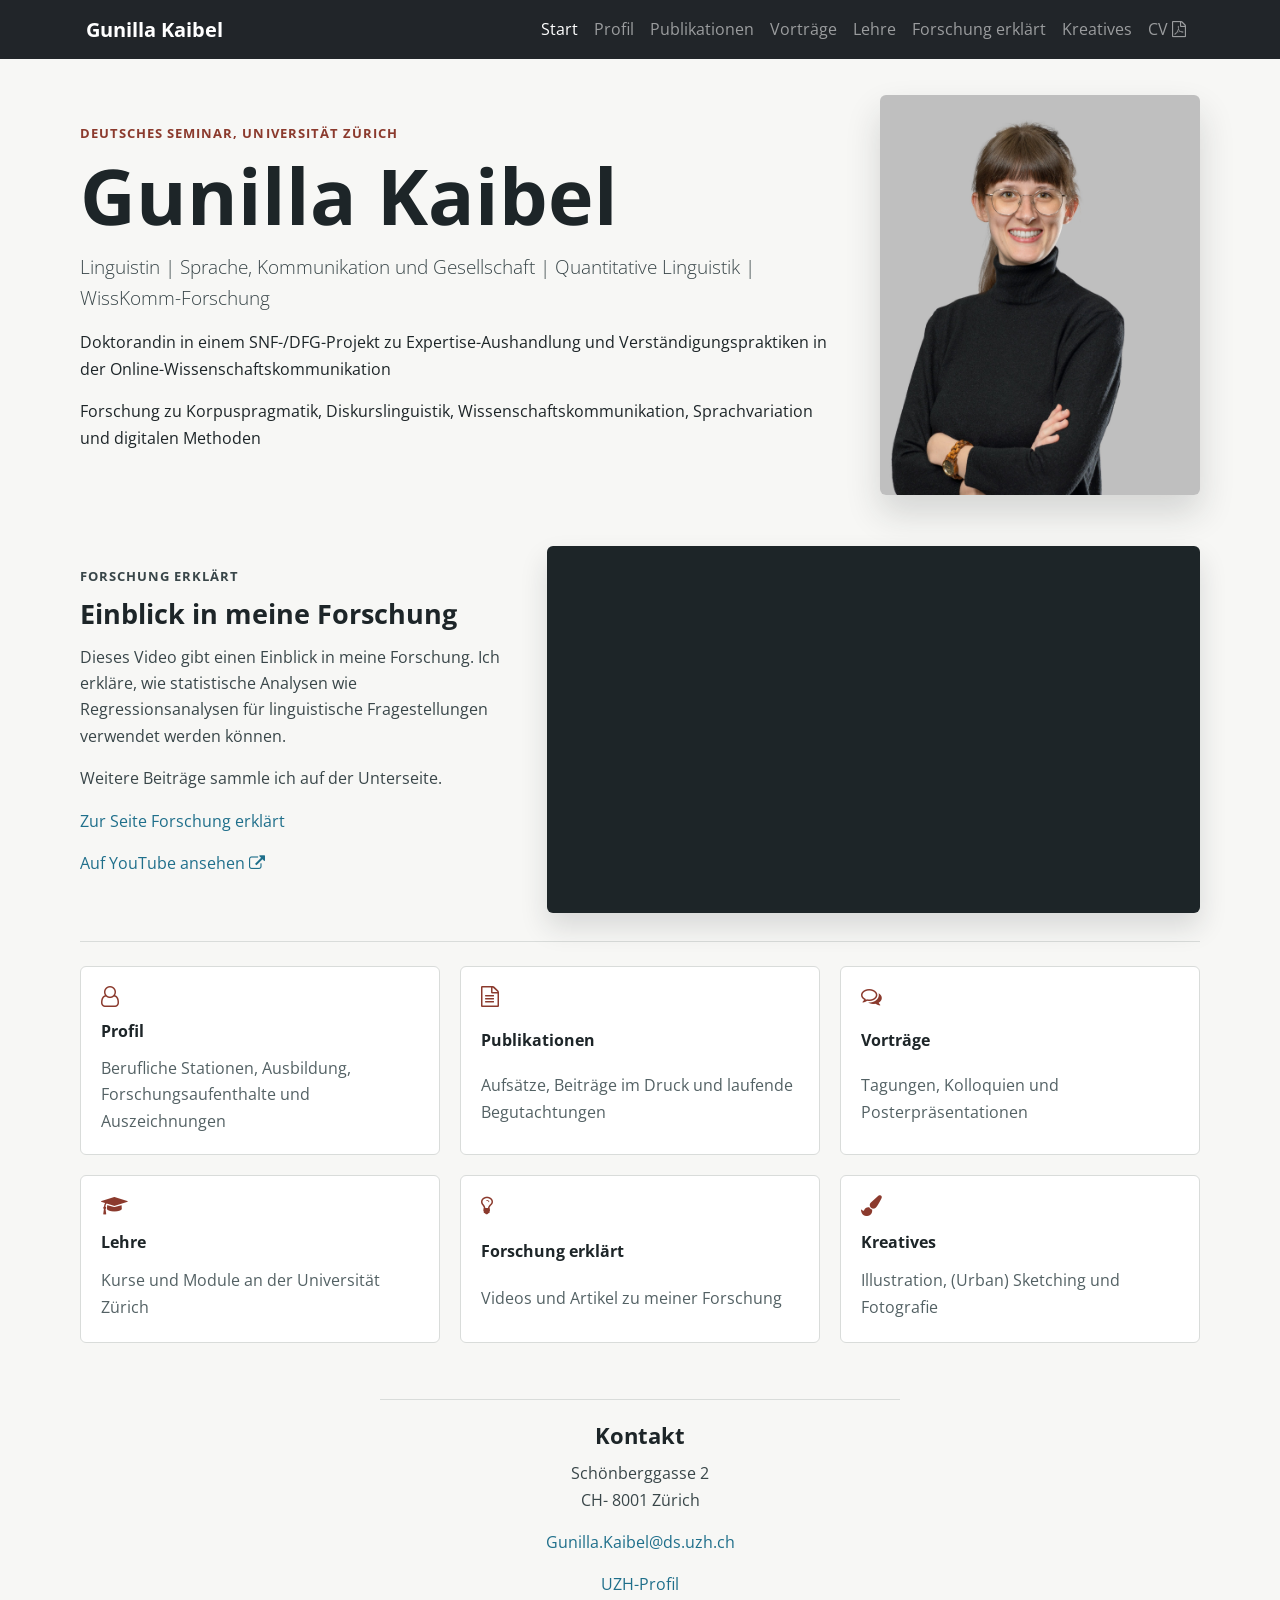
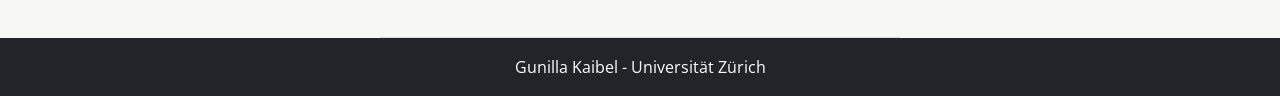
==== index.html @ 0316d90d "Inhalte der Webseite" ====
<!DOCTYPE html>
<html lang="de">
  <head>
    <meta charset="utf-8">
    <meta name="viewport" content="width=device-width, initial-scale=1, viewport-fit=cover">
    <title>Gunilla Kaibel - Universität Zürich</title>
    <meta name="description" content="Gunilla Kaibel ist Doktorandin am Deutschen Seminar der Universität Zürich.">
    <link rel="canonical" href="https://GunillaKaibel.github.io/">
    <meta property="og:title" content="Gunilla Kaibel">
    <meta property="og:description" content="Doktorandin am Deutschen Seminar der Universität Zürich.">
    <meta property="og:type" content="website">
    <meta property="og:url" content="https://GunillaKaibel.github.io/">
    <meta name="twitter:card" content="summary">
    <meta name="twitter:title" content="Gunilla Kaibel">
    <meta name="twitter:description" content="Doktorandin am Deutschen Seminar der Universität Zürich.">
    <link rel="stylesheet" href="https://stackpath.bootstrapcdn.com/bootstrap/4.3.1/css/bootstrap.min.css">
    <link rel="stylesheet" href="https://cdnjs.cloudflare.com/ajax/libs/font-awesome/4.7.0/css/font-awesome.min.css">
    <link rel="stylesheet" type="text/css" href="//fonts.googleapis.com/css?family=Open+Sans">
    <link href="css/styles_navbar.css" rel="stylesheet">
    <link rel="stylesheet" type="text/css" href="css/custom.css">
  </head>
  <body>
    <nav class="navbar navbar-expand-lg navbar-dark bg-dark fixed-top" id="mainNav">
      <div class="container px-3">
        <a class="navbar-brand" href="index.html">Gunilla Kaibel</a>
        <button class="navbar-toggler" type="button" data-bs-toggle="collapse" data-bs-target="#navbarResponsive" aria-controls="navbarResponsive" aria-expanded="false" aria-label="Navigation umschalten">
          <span class="navbar-toggler-icon"></span>
        </button>
        <div class="collapse navbar-collapse" id="navbarResponsive">
          <ul class="navbar-nav ms-auto">
            <li class="nav-item"><a class="nav-link active" href="index.html">Start</a></li>
            <li class="nav-item"><a class="nav-link" href="profil.html">Profil</a></li>
            <li class="nav-item"><a class="nav-link" href="publikationen.html">Publikationen</a></li>
            <li class="nav-item"><a class="nav-link" href="vortraege.html">Vorträge</a></li>
            <li class="nav-item"><a class="nav-link" href="lehre.html">Lehre</a></li>
            <li class="nav-item"><a class="nav-link" href="forschung-erklaert.html">Forschung erklärt</a></li>
            <li class="nav-item"><a class="nav-link" href="kreatives.html">Kreatives</a></li>
            <li class="nav-item"><a class="nav-link" href="profil.html#lebenslaeufe">CV <span class="fa fa-file-pdf-o"></span></a></li>
          </ul>
        </div>
      </div>
    </nav>

    <main class="page-shell">
      <section class="hero">
        <div class="hero-copy">
          <p class="eyebrow">Deutsches Seminar, Universität Zürich</p>
          <h1>Gunilla Kaibel</h1>
          <p class="lead">
            Linguistin | Sprache, Kommunikation und Gesellschaft | Quantitative Linguistik | WissKomm-Forschung </a></p>
            Doktorandin in einem SNF-/DFG-Projekt zu Expertise-Aushandlung und Verständigungspraktiken in der Online-Wissenschaftskommunikation </a></p>
            Forschung zu Korpuspragmatik, Diskurslinguistik, Wissenschaftskommunikation, Sprachvariation und digitalen Methoden
          </p>
          <!-- <div class="hero-actions">
            <a class="button-link" href="profil.html">Profil</a>
            <a class="button-link secondary" href="publikationen.html">Publikationen</a>
          </div> -->
        </div>
        <div class="hero-image-wrap">
          <img src="images/Kaibel_Gunilla_Foto_klein.jpg" alt="Gunilla Kaibel" class="portrait">
        </div>
      </section>


      


      <section class="video-section" aria-labelledby="research-video-title">
        <div class="video-copy">
          <p class="eyebrow">Forschung erklärt</p>
          <h2 id="research-video-title">Einblick in meine Forschung</h2>
          <p>
            Dieses Video gibt einen Einblick in meine Forschung. Ich erkläre, wie statistische Analysen wie Regressionsanalysen für linguistische Fragestellungen verwendet werden können.
          </p>
          <p>Weitere Beiträge sammle ich auf der Unterseite.</p>
          <p><a href="forschung-erklaert.html">Zur Seite Forschung erklärt</a></p>
          <p><a href="https://www.youtube.com/watch?v=XIkNyCkh__k" target="_blank">Auf YouTube ansehen <span class="fa fa-external-link"></span></a></p>
        </div>
        <div class="video-frame">
          <iframe src="https://www.youtube-nocookie.com/embed/XIkNyCkh__k" title="Gunilla Kaibel: Forschung erklärt" allow="accelerometer; autoplay; clipboard-write; encrypted-media; gyroscope; picture-in-picture; web-share" allowfullscreen></iframe>
        </div>
      </section>


      <section class="link-grid" aria-label="Unterseiten">
        <a class="feature-card" href="profil.html">
          <span class="fa fa-user-o"></span>
          <strong>Profil</strong>
          <span>Berufliche Stationen, Ausbildung, Forschungsaufenthalte und Auszeichnungen</span>
        </a>
        <a class="feature-card" href="publikationen.html">
          <span class="fa fa-file-text-o"></span>
          <strong>Publikationen</strong>
          <span>Aufsätze, Beiträge im Druck und laufende Begutachtungen</span>
        </a>
        <a class="feature-card" href="vortraege.html">
          <span class="fa fa-comments-o"></span>
          <strong>Vorträge</strong>
          <span>Tagungen, Kolloquien und Posterpräsentationen</span>
        </a>
        <a class="feature-card" href="lehre.html">
          <span class="fa fa-graduation-cap"></span>
          <strong>Lehre</strong>
          <span>Kurse und Module an der Universität Zürich</span>
        </a>
        <a class="feature-card" href="forschung-erklaert.html">
          <span class="fa fa-lightbulb-o"></span>
          <strong>Forschung erklärt</strong>
          <span>Videos und Artikel zu meiner Forschung</span>
        </a>
        <a class="feature-card" href="kreatives.html">
          <span class="fa fa-paint-brush"></span>
          <strong>Kreatives</strong>
          <span>Illustration, (Urban) Sketching und Fotografie</span>
        </a>
      </section>
    </main>


      <section class="quick-info" aria-label="Kontakt und Schwerpunkte">
        <div>
          <h2>Kontakt</h2>
          <p>Schönberggasse 2<br>CH- 8001 Zürich</p>
          <p><a href="mailto:Gunilla.Kaibel@ds.uzh.ch">Gunilla.Kaibel@ds.uzh.ch</a></p>
          <p><a href="https://www.ds.uzh.ch/apps/p/kaibel" target="_blank">UZH-Profil</a></p>
        </div>
      </section>

    <footer class="site-footer">
      <div class="container px-4">Gunilla Kaibel - Universität Zürich</div>
    </footer>

    <script src="https://code.jquery.com/jquery-3.3.1.slim.min.js"></script>
    <script src="https://cdnjs.cloudflare.com/ajax/libs/popper.js/1.14.7/umd/popper.min.js"></script>
    <script src="https://stackpath.bootstrapcdn.com/bootstrap/4.3.1/js/bootstrap.min.js"></script>
    <script src="https://cdn.jsdelivr.net/npm/bootstrap@5.1.3/dist/js/bootstrap.bundle.min.js"></script>
    <script src="js/scripts.js"></script>
  </body>
</html>
---- css/custom.css ----
html {
  scroll-padding-top: 4rem;
}

body {
  background: #f7f7f5;
  color: #1d2528;
  font-family: "Open Sans", Arial, sans-serif;
  line-height: 1.65;
}

a {
  color: #1f6f8b;
}

a:hover {
  color: #174f63;
}

.navbar-brand {
  font-weight: 700;
}

.navbar-nav {
  margin-left: auto;
}

.page-shell {
  width: min(1120px, calc(100% - 32px));
  margin: 0 auto;
  padding: 4.75rem 0 3.5rem;
}

.hero {
  display: grid;
  grid-template-columns: minmax(0, 1fr) 320px;
  gap: 2.25rem;
  align-items: center;
  min-height: auto;
  padding: 1.2rem 0 1.4rem;
}

.hero h1,
.page-header h1 {
  margin: 0 0 1rem;
  font-size: clamp(2.4rem, 6vw, 4.8rem);
  font-weight: 700;
  line-height: 1.05;
}

.lead {
  max-width: 700px;
  color: #394649;
  font-size: 1.16rem;
}

.eyebrow,
.pub-type {
  margin-bottom: 0.7rem;
  color: #8b3a2d;
  font-size: 0.8rem;
  font-weight: 700;
  letter-spacing: 0.08em;
  text-transform: uppercase;
}

.hero-actions {
  display: flex;
  flex-wrap: wrap;
  gap: 0.75rem;
  margin-top: 1.6rem;
}

.button-link {
  display: inline-flex;
  align-items: center;
  justify-content: center;
  min-height: 2.75rem;
  padding: 0.65rem 1.1rem;
  border: 1px solid #1f6f8b;
  border-radius: 4px;
  background: #1f6f8b;
  color: #fff;
  font-weight: 700;
}

.button-link:hover {
  color: #fff;
  text-decoration: none;
  background: #174f63;
}

.button-link.secondary {
  background: transparent;
  color: #1f6f8b;
}

.button-link.secondary:hover {
  color: #174f63;
  background: #e6f0f3;
}

.hero-image-wrap {
  justify-self: end;
  width: min(320px, 100%);
}

.portrait {
  width: 100%;
  aspect-ratio: 4 / 5;
  object-fit: cover;
  border-radius: 6px;
  box-shadow: 0 18px 35px rgba(29, 37, 40, 0.16);
}

.quick-info,
.link-grid,
.download-grid,
.two-column {
  display: grid;
  grid-template-columns: repeat(3, minmax(0, 1fr));
  gap: 1.25rem;
}

.quick-info {
  max-width: 520px;
  margin: 0 auto;
  grid-template-columns: 1fr;
  padding: 1.45rem 0;
  border-top: 1px solid #d9dcda;
  border-bottom: 1px solid #d9dcda;
  text-align: center;
}

.quick-info h2,
.content-section h2,
.publication h2 {
  margin-bottom: 0.7rem;
  font-size: 1.35rem;
  font-weight: 700;
}

.quick-info p,
.publication p,
.timeline p,
.clean-list li {
  color: #394649;
}

.video-section {
  display: grid;
  grid-template-columns: minmax(0, 0.8fr) minmax(0, 1.2fr);
  gap: 2rem;
  align-items: center;
  padding: 1.75rem 0;
  border-bottom: 1px solid #d9dcda;
}

.video-copy h2 {
  margin-bottom: 0.8rem;
  font-size: 1.7rem;
  font-weight: 700;
}

.video-copy p {
  color: #394649;
}

.video-frame {
  overflow: hidden;
  border-radius: 6px;
  background: #1d2528;
  box-shadow: 0 14px 28px rgba(29, 37, 40, 0.14);
}

.video-frame iframe {
  display: block;
  width: 100%;
  aspect-ratio: 16 / 9;
  border: 0;
}

.link-grid {
  grid-template-columns: repeat(3, minmax(0, 1fr));
  margin-top: 1.5rem;
}

.feature-card {
  display: grid;
  gap: 0.65rem;
  min-height: 10.5rem;
  padding: 1.25rem;
  border: 1px solid #d9dcda;
  border-radius: 6px;
  background: #fff;
  color: #1d2528;
}

.feature-card:hover {
  color: #1d2528;
  text-decoration: none;
  border-color: #9fb5bd;
  box-shadow: 0 10px 24px rgba(29, 37, 40, 0.08);
}

.feature-card .fa {
  color: #8b3a2d;
  font-size: 1.3rem;
}

.feature-card span:last-child {
  color: #536164;
}

.download-grid {
  grid-template-columns: repeat(2, minmax(0, 1fr));
}

.download-card {
  display: grid;
  gap: 0.45rem;
  padding: 1.2rem;
  border: 1px solid #d9dcda;
  border-radius: 6px;
  background: #fff;
  color: #1d2528;
}

.download-card:hover {
  color: #1d2528;
  text-decoration: none;
  border-color: #9fb5bd;
  box-shadow: 0 10px 24px rgba(29, 37, 40, 0.08);
}

.download-card .fa {
  color: #8b3a2d;
  font-size: 1.4rem;
}

.content-page {
  max-width: 960px;
}

.page-header {
  padding-bottom: 2rem;
  border-bottom: 1px solid #d9dcda;
}

.content-section {
  padding: 1.8rem 0;
  border-bottom: 1px solid #d9dcda;
}

.timeline {
  display: grid;
  gap: 1.15rem;
}

.timeline article {
  display: grid;
  grid-template-columns: 8rem minmax(0, 1fr);
  gap: 1.25rem;
}

.timeline time {
  color: #8b3a2d;
  font-weight: 700;
}

.timeline strong,
.publication h2 {
  color: #1d2528;
}

.clean-list {
  padding-left: 1.1rem;
}

.clean-list li + li {
  margin-top: 0.75rem;
}

.two-column {
  grid-template-columns: repeat(2, minmax(0, 1fr));
}

.publication {
  padding-bottom: 1.7rem;
}

.publication + .publication {
  padding-top: 1.7rem;
  border-top: 1px solid #d9dcda;
}

.explainer-feature {
  display: grid;
  grid-template-columns: minmax(0, 0.8fr) minmax(0, 1.2fr);
  gap: 2rem;
  align-items: center;
}

.article-list {
  display: grid;
  gap: 1rem;
}

.article-list article {
  padding: 1.25rem;
  border: 1px solid #d9dcda;
  border-radius: 6px;
  background: #fff;
}

.article-list h3 {
  font-size: 1.2rem;
  font-weight: 700;
}

.creative-tabs {
  border-bottom-color: #d9dcda;
}

.creative-tabs .nav-link {
  color: #394649;
}

.creative-tabs .nav-link.active {
  background: #fff;
  color: #1d2528;
  border-color: #d9dcda #d9dcda #fff;
  font-weight: 700;
}

.creative-tab-content {
  padding-top: 1.5rem;
}

.creative-carousel,
.gallery-empty {
  min-height: 26rem;
}

.creative-carousel {
  overflow: hidden;
  border: 1px solid #d9dcda;
  border-radius: 6px;
  background: #fff;
}

.gallery-empty {
  display: grid;
  place-items: center;
  align-content: center;
  gap: 0.7rem;
  padding: 2rem;
  border: 1px solid #d9dcda;
  border-radius: 6px;
  background: #fff;
  text-align: center;
}

.gallery-empty .fa {
  color: #8b3a2d;
  font-size: 2rem;
}

.gallery-empty h2 {
  margin-bottom: 0;
}

.gallery-empty p {
  max-width: 640px;
  margin-bottom: 0;
  color: #394649;
}

.gallery-image {
  width: 100%;
  height: min(72vh, 620px);
  object-fit: contain;
  border-radius: 6px;
  background: #fff;
}

.gallery-grid {
  display: grid;
  grid-template-columns: repeat(auto-fit, minmax(150px, 1fr));
  gap: 0.8rem;
  margin-top: 1rem;
}

.gallery-grid a {
  overflow: hidden;
  border: 1px solid #d9dcda;
  border-radius: 6px;
  background: #fff;
}

.gallery-grid img {
  display: block;
  width: 100%;
  aspect-ratio: 1 / 1;
  object-fit: cover;
  transition: transform 160ms ease;
}

.gallery-grid a:hover img {
  transform: scale(1.03);
}

.carousel-caption {
  right: 1rem;
  bottom: 1rem;
  left: auto;
  max-width: min(70%, 520px);
  padding: 0.45rem 0.75rem;
  border-radius: 4px;
  background: rgba(29, 37, 40, 0.58);
  color: #fff;
  font-size: 0.92rem;
  text-align: right;
}

.creative-carousel .carousel-control-prev,
.creative-carousel .carousel-control-next {
  top: 50%;
  bottom: auto;
  width: 3rem;
  height: 3rem;
  border-radius: 50%;
  background: rgba(29, 37, 40, 0.42);
  opacity: 1;
  transform: translateY(-50%);
}

.creative-carousel .carousel-control-prev {
  left: 0.75rem;
}

.creative-carousel .carousel-control-next {
  right: 0.75rem;
}

.creative-carousel .carousel-control-prev:hover,
.creative-carousel .carousel-control-next:hover {
  background: rgba(29, 37, 40, 0.68);
}

.creative-carousel .carousel-control-prev-icon,
.creative-carousel .carousel-control-next-icon {
  width: 1.15rem;
  height: 1.15rem;
}

.site-footer {
  padding: 1rem 0;
  background: #212529;
  color: #fff;
  text-align: center;
}

@media (max-width: 900px) {
  .hero,
  .quick-info,
  .link-grid,
  .download-grid,
  .video-section,
  .explainer-feature,
  .two-column {
    grid-template-columns: 1fr;
  }

  .hero {
    min-height: auto;
  }

  .hero-image-wrap {
    justify-self: start;
    max-width: 260px;
  }
}

@media (max-width: 620px) {
  .page-shell {
    width: min(100% - 24px, 1120px);
    padding-top: 5rem;
  }

  .timeline article {
    grid-template-columns: 1fr;
    gap: 0.25rem;
  }
}
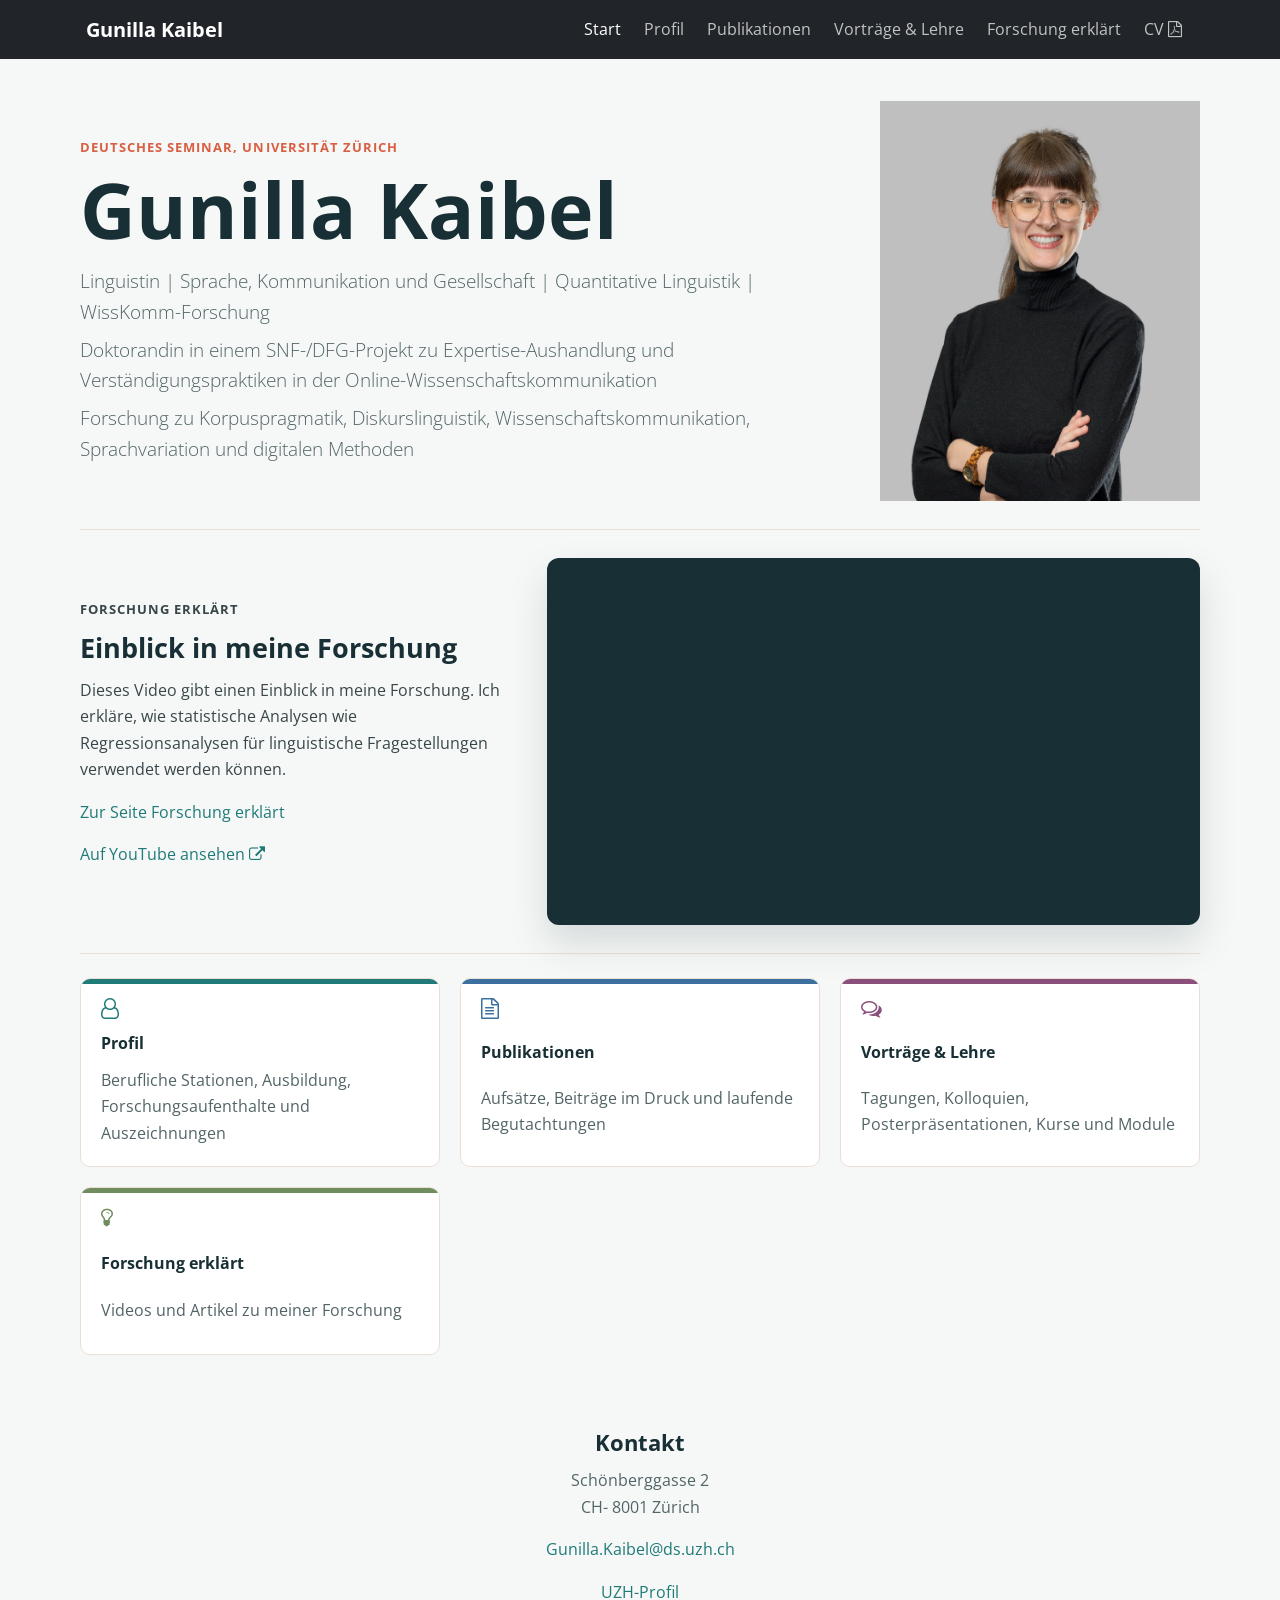
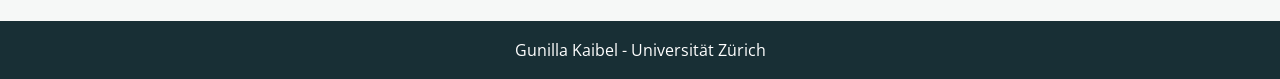
==== commit 7e28d736: "anpassungen layout und bild" ====
--- a/index.html
+++ b/index.html
@@ -31,10 +31,9 @@
             <li class="nav-item"><a class="nav-link active" href="index.html">Start</a></li>
             <li class="nav-item"><a class="nav-link" href="profil.html">Profil</a></li>
             <li class="nav-item"><a class="nav-link" href="publikationen.html">Publikationen</a></li>
-            <li class="nav-item"><a class="nav-link" href="vortraege.html">Vorträge</a></li>
-            <li class="nav-item"><a class="nav-link" href="lehre.html">Lehre</a></li>
+            <li class="nav-item"><a class="nav-link" href="vortraege.html">Vorträge &amp; Lehre</a></li>
             <li class="nav-item"><a class="nav-link" href="forschung-erklaert.html">Forschung erklärt</a></li>
-            <li class="nav-item"><a class="nav-link" href="kreatives.html">Kreatives</a></li>
+            <!-- <li class="nav-item"><a class="nav-link" href="kreatives.html">Kreatives</a></li> -->
             <li class="nav-item"><a class="nav-link" href="profil.html#lebenslaeufe">CV <span class="fa fa-file-pdf-o"></span></a></li>
           </ul>
         </div>
@@ -46,11 +45,11 @@
         <div class="hero-copy">
           <p class="eyebrow">Deutsches Seminar, Universität Zürich</p>
           <h1>Gunilla Kaibel</h1>
-          <p class="lead">
-            Linguistin | Sprache, Kommunikation und Gesellschaft | Quantitative Linguistik | WissKomm-Forschung </a></p>
-            Doktorandin in einem SNF-/DFG-Projekt zu Expertise-Aushandlung und Verständigungspraktiken in der Online-Wissenschaftskommunikation </a></p>
-            Forschung zu Korpuspragmatik, Diskurslinguistik, Wissenschaftskommunikation, Sprachvariation und digitalen Methoden
-          </p>
+          <div class="lead lead-stack">
+            <p>Linguistin | Sprache, Kommunikation und Gesellschaft | Quantitative Linguistik | WissKomm-Forschung</p>
+            <p>Doktorandin in einem SNF-/DFG-Projekt zu Expertise-Aushandlung und Verständigungspraktiken in der Online-Wissenschaftskommunikation</p>
+            <p>Forschung zu Korpuspragmatik, Diskurslinguistik, Wissenschaftskommunikation, Sprachvariation und digitalen Methoden</p>
+          </div>
           <!-- <div class="hero-actions">
             <a class="button-link" href="profil.html">Profil</a>
             <a class="button-link secondary" href="publikationen.html">Publikationen</a>
@@ -72,7 +71,6 @@
           <p>
             Dieses Video gibt einen Einblick in meine Forschung. Ich erkläre, wie statistische Analysen wie Regressionsanalysen für linguistische Fragestellungen verwendet werden können.
           </p>
-          <p>Weitere Beiträge sammle ich auf der Unterseite.</p>
           <p><a href="forschung-erklaert.html">Zur Seite Forschung erklärt</a></p>
           <p><a href="https://www.youtube.com/watch?v=XIkNyCkh__k" target="_blank">Auf YouTube ansehen <span class="fa fa-external-link"></span></a></p>
         </div>
@@ -95,24 +93,19 @@
         </a>
         <a class="feature-card" href="vortraege.html">
           <span class="fa fa-comments-o"></span>
-          <strong>Vorträge</strong>
-          <span>Tagungen, Kolloquien und Posterpräsentationen</span>
-        </a>
-        <a class="feature-card" href="lehre.html">
-          <span class="fa fa-graduation-cap"></span>
-          <strong>Lehre</strong>
-          <span>Kurse und Module an der Universität Zürich</span>
+          <strong>Vorträge &amp; Lehre</strong>
+          <span>Tagungen, Kolloquien, Posterpräsentationen, Kurse und Module</span>
         </a>
         <a class="feature-card" href="forschung-erklaert.html">
           <span class="fa fa-lightbulb-o"></span>
           <strong>Forschung erklärt</strong>
           <span>Videos und Artikel zu meiner Forschung</span>
         </a>
-        <a class="feature-card" href="kreatives.html">
+        <!-- <a class="feature-card" href="kreatives.html">
           <span class="fa fa-paint-brush"></span>
           <strong>Kreatives</strong>
           <span>Illustration, (Urban) Sketching und Fotografie</span>
-        </a>
+        </a> -->
       </section>
     </main>
 
--- a/css/custom.css
+++ b/css/custom.css
@@ -2,27 +2,63 @@
   scroll-padding-top: 4rem;
 }
 
+:root {
+  --ink: #182f35;
+  --muted: #526467;
+  --paper: #f6f8f7;
+  --surface: #ffffff;
+  --line: #eadfd5;
+  --teal: #1f7a78;
+  --coral: #d95f43;
+  --berry: #8a4f7d;
+  --sage: #6f8d5f;
+  --ochre: #c88b25;
+  --blue: #3b6f9e;
+}
+
 body {
-  background: #f7f7f5;
-  color: #1d2528;
+  background: var(--paper);
+  color: var(--ink);
   font-family: "Open Sans", Arial, sans-serif;
   line-height: 1.65;
 }
 
 a {
-  color: #1f6f8b;
+  color: var(--teal);
 }
 
 a:hover {
-  color: #174f63;
+  color: #155756;
+}
+
+.navbar-dark.bg-dark {
+  background: #212529 !important;
 }
 
 .navbar-brand {
+  color: #ffffff !important;
   font-weight: 700;
 }
 
 .navbar-nav {
   margin-left: auto;
+}
+
+.navbar-dark .navbar-nav .nav-link {
+  color: rgba(255, 255, 255, 0.72);
+  border-radius: 999px;
+  padding-right: 0.72rem;
+  padding-left: 0.72rem;
+}
+
+.navbar-dark .navbar-nav .nav-link:hover,
+.navbar-dark .navbar-nav .nav-link.active {
+  color: #ffffff;
+  background: transparent;
+}
+
+.navbar-dark .navbar-toggler {
+  border-color: rgba(255, 255, 255, 0.1);
 }
 
 .page-shell {
@@ -37,7 +73,8 @@
   gap: 2.25rem;
   align-items: center;
   min-height: auto;
-  padding: 1.2rem 0 1.4rem;
+  padding: 1.55rem 0 1.75rem;
+  border-bottom: 1px solid var(--line);
 }
 
 .hero h1,
@@ -46,18 +83,28 @@
   font-size: clamp(2.4rem, 6vw, 4.8rem);
   font-weight: 700;
   line-height: 1.05;
+  color: var(--ink);
 }
 
 .lead {
   max-width: 700px;
-  color: #394649;
+  color: var(--muted);
   font-size: 1.16rem;
+}
+
+.lead-stack {
+  display: grid;
+  gap: 0.45rem;
+}
+
+.lead-stack p {
+  margin: 0;
 }
 
 .eyebrow,
 .pub-type {
   margin-bottom: 0.7rem;
-  color: #8b3a2d;
+  color: var(--coral);
   font-size: 0.8rem;
   font-weight: 700;
   letter-spacing: 0.08em;
@@ -77,9 +124,9 @@
   justify-content: center;
   min-height: 2.75rem;
   padding: 0.65rem 1.1rem;
-  border: 1px solid #1f6f8b;
+  border: 1px solid var(--coral);
   border-radius: 4px;
-  background: #1f6f8b;
+  background: var(--coral);
   color: #fff;
   font-weight: 700;
 }
@@ -87,17 +134,18 @@
 .button-link:hover {
   color: #fff;
   text-decoration: none;
-  background: #174f63;
+  background: #b94d36;
 }
 
 .button-link.secondary {
   background: transparent;
-  color: #1f6f8b;
+  color: var(--teal);
+  border-color: var(--teal);
 }
 
 .button-link.secondary:hover {
-  color: #174f63;
-  background: #e6f0f3;
+  color: #155756;
+  background: #e4f0ee;
 }
 
 .hero-image-wrap {
@@ -109,8 +157,6 @@
   width: 100%;
   aspect-ratio: 4 / 5;
   object-fit: cover;
-  border-radius: 6px;
-  box-shadow: 0 18px 35px rgba(29, 37, 40, 0.16);
 }
 
 .quick-info,
@@ -124,11 +170,9 @@
 
 .quick-info {
   max-width: 520px;
-  margin: 0 auto;
+  margin: 1.2rem auto 0;
   grid-template-columns: 1fr;
-  padding: 1.45rem 0;
-  border-top: 1px solid #d9dcda;
-  border-bottom: 1px solid #d9dcda;
+  padding: 0;
   text-align: center;
 }
 
@@ -144,7 +188,7 @@
 .publication p,
 .timeline p,
 .clean-list li {
-  color: #394649;
+  color: var(--muted);
 }
 
 .video-section {
@@ -153,7 +197,7 @@
   gap: 2rem;
   align-items: center;
   padding: 1.75rem 0;
-  border-bottom: 1px solid #d9dcda;
+  border-bottom: 1px solid var(--line);
 }
 
 .video-copy h2 {
@@ -168,9 +212,9 @@
 
 .video-frame {
   overflow: hidden;
-  border-radius: 6px;
-  background: #1d2528;
-  box-shadow: 0 14px 28px rgba(29, 37, 40, 0.14);
+  border-radius: 12px;
+  background: var(--ink);
+  box-shadow: 0 18px 38px rgba(24, 47, 53, 0.15);
 }
 
 .video-frame iframe {
@@ -186,30 +230,84 @@
 }
 
 .feature-card {
+  position: relative;
+  overflow: hidden;
   display: grid;
   gap: 0.65rem;
   min-height: 10.5rem;
   padding: 1.25rem;
-  border: 1px solid #d9dcda;
-  border-radius: 6px;
-  background: #fff;
-  color: #1d2528;
+  border: 1px solid var(--line);
+  border-radius: 10px;
+  background: var(--surface);
+  color: var(--ink);
+  transition: transform 160ms ease, box-shadow 160ms ease, border-color 160ms ease;
 }
 
 .feature-card:hover {
-  color: #1d2528;
+  color: var(--ink);
   text-decoration: none;
-  border-color: #9fb5bd;
-  box-shadow: 0 10px 24px rgba(29, 37, 40, 0.08);
+  border-color: transparent;
+  box-shadow: 0 14px 28px rgba(24, 47, 53, 0.11);
+  transform: translateY(-2px);
+}
+
+.feature-card::before {
+  content: "";
+  width: 100%;
+  height: 0.32rem;
+  position: absolute;
+  top: 0;
+  left: 0;
+  background: var(--teal);
 }
 
 .feature-card .fa {
-  color: #8b3a2d;
+  color: var(--teal);
   font-size: 1.3rem;
 }
 
 .feature-card span:last-child {
-  color: #536164;
+  color: var(--muted);
+}
+
+.feature-card:nth-child(2)::before {
+  background: var(--blue);
+}
+
+.feature-card:nth-child(2) .fa {
+  color: var(--blue);
+}
+
+.feature-card:nth-child(3)::before {
+  background: var(--berry);
+}
+
+.feature-card:nth-child(3) .fa {
+  color: var(--berry);
+}
+
+.feature-card:nth-child(4)::before {
+  background: var(--sage);
+}
+
+.feature-card:nth-child(4) .fa {
+  color: var(--sage);
+}
+
+.feature-card:nth-child(5)::before {
+  background: var(--coral);
+}
+
+.feature-card:nth-child(5) .fa {
+  color: var(--coral);
+}
+
+.feature-card:nth-child(6)::before {
+  background: var(--ochre);
+}
+
+.feature-card:nth-child(6) .fa {
+  color: var(--ochre);
 }
 
 .download-grid {
@@ -220,21 +318,21 @@
   display: grid;
   gap: 0.45rem;
   padding: 1.2rem;
-  border: 1px solid #d9dcda;
-  border-radius: 6px;
-  background: #fff;
-  color: #1d2528;
+  border: 1px solid var(--line);
+  border-radius: 10px;
+  background: var(--surface);
+  color: var(--ink);
 }
 
 .download-card:hover {
-  color: #1d2528;
+  color: var(--ink);
   text-decoration: none;
-  border-color: #9fb5bd;
-  box-shadow: 0 10px 24px rgba(29, 37, 40, 0.08);
+  border-color: #e5b9aa;
+  box-shadow: 0 10px 24px rgba(24, 47, 53, 0.08);
 }
 
 .download-card .fa {
-  color: #8b3a2d;
+  color: var(--coral);
   font-size: 1.4rem;
 }
 
@@ -244,12 +342,12 @@
 
 .page-header {
   padding-bottom: 2rem;
-  border-bottom: 1px solid #d9dcda;
+  border-bottom: 1px solid var(--line);
 }
 
 .content-section {
   padding: 1.8rem 0;
-  border-bottom: 1px solid #d9dcda;
+  border-bottom: 1px solid var(--line);
 }
 
 .timeline {
@@ -264,13 +362,13 @@
 }
 
 .timeline time {
-  color: #8b3a2d;
+  color: var(--coral);
   font-weight: 700;
 }
 
 .timeline strong,
 .publication h2 {
-  color: #1d2528;
+  color: var(--ink);
 }
 
 .clean-list {
@@ -291,7 +389,7 @@
 
 .publication + .publication {
   padding-top: 1.7rem;
-  border-top: 1px solid #d9dcda;
+  border-top: 1px solid var(--line);
 }
 
 .explainer-feature {
@@ -308,9 +406,9 @@
 
 .article-list article {
   padding: 1.25rem;
-  border: 1px solid #d9dcda;
-  border-radius: 6px;
-  background: #fff;
+  border: 1px solid var(--line);
+  border-radius: 10px;
+  background: var(--surface);
 }
 
 .article-list h3 {
@@ -319,17 +417,19 @@
 }
 
 .creative-tabs {
-  border-bottom-color: #d9dcda;
+  border-bottom-color: var(--line);
 }
 
 .creative-tabs .nav-link {
-  color: #394649;
+  color: var(--muted);
+  border-radius: 999px;
+  margin-right: 0.35rem;
 }
 
 .creative-tabs .nav-link.active {
-  background: #fff;
-  color: #1d2528;
-  border-color: #d9dcda #d9dcda #fff;
+  background: #fff0e8;
+  color: var(--ink);
+  border-color: #f2c7b8;
   font-weight: 700;
 }
 
@@ -344,9 +444,10 @@
 
 .creative-carousel {
   overflow: hidden;
-  border: 1px solid #d9dcda;
-  border-radius: 6px;
-  background: #fff;
+  border: 1px solid var(--line);
+  border-radius: 12px;
+  background: var(--surface);
+  box-shadow: 0 14px 30px rgba(24, 47, 53, 0.1);
 }
 
 .gallery-empty {
@@ -355,14 +456,14 @@
   align-content: center;
   gap: 0.7rem;
   padding: 2rem;
-  border: 1px solid #d9dcda;
-  border-radius: 6px;
-  background: #fff;
+  border: 1px solid var(--line);
+  border-radius: 10px;
+  background: var(--surface);
   text-align: center;
 }
 
 .gallery-empty .fa {
-  color: #8b3a2d;
+  color: var(--coral);
   font-size: 2rem;
 }
 
@@ -373,15 +474,15 @@
 .gallery-empty p {
   max-width: 640px;
   margin-bottom: 0;
-  color: #394649;
+  color: var(--muted);
 }
 
 .gallery-image {
   width: 100%;
   height: min(72vh, 620px);
   object-fit: contain;
-  border-radius: 6px;
-  background: #fff;
+  border-radius: 10px;
+  background: var(--surface);
 }
 
 .gallery-grid {
@@ -393,9 +494,9 @@
 
 .gallery-grid a {
   overflow: hidden;
-  border: 1px solid #d9dcda;
-  border-radius: 6px;
-  background: #fff;
+  border: 1px solid var(--line);
+  border-radius: 10px;
+  background: var(--surface);
 }
 
 .gallery-grid img {
@@ -417,7 +518,7 @@
   max-width: min(70%, 520px);
   padding: 0.45rem 0.75rem;
   border-radius: 4px;
-  background: rgba(29, 37, 40, 0.58);
+  background: rgba(24, 47, 53, 0.62);
   color: #fff;
   font-size: 0.92rem;
   text-align: right;
@@ -430,7 +531,7 @@
   width: 3rem;
   height: 3rem;
   border-radius: 50%;
-  background: rgba(29, 37, 40, 0.42);
+  background: rgba(217, 95, 67, 0.76);
   opacity: 1;
   transform: translateY(-50%);
 }
@@ -445,7 +546,7 @@
 
 .creative-carousel .carousel-control-prev:hover,
 .creative-carousel .carousel-control-next:hover {
-  background: rgba(29, 37, 40, 0.68);
+  background: rgba(184, 77, 54, 0.9);
 }
 
 .creative-carousel .carousel-control-prev-icon,
@@ -456,7 +557,7 @@
 
 .site-footer {
   padding: 1rem 0;
-  background: #212529;
+  background: var(--ink);
   color: #fff;
   text-align: center;
 }
